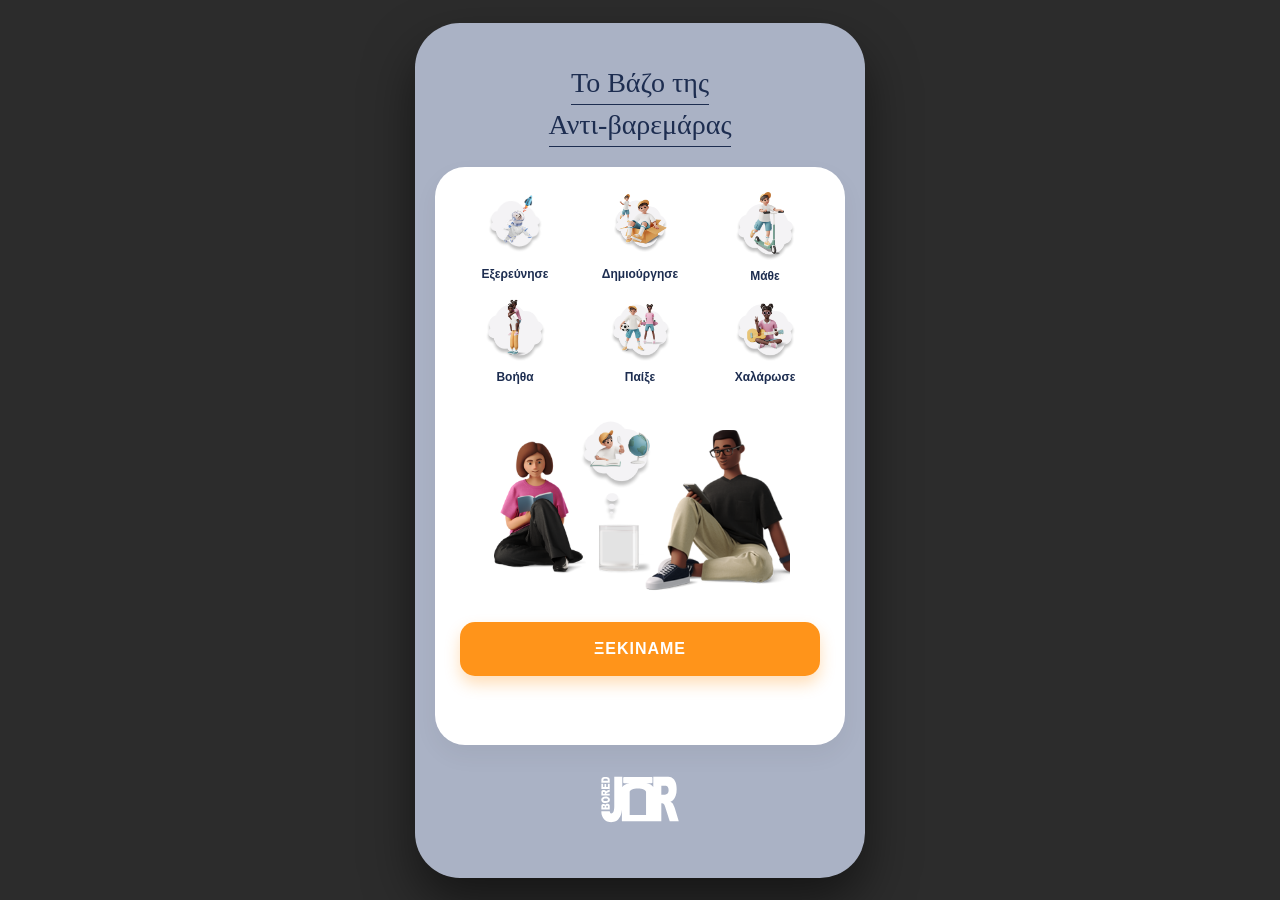
==== index.html @ 2c1f863d "Update index.html" ====
<!DOCTYPE html>
<html lang="el">
<head>
    <meta charset="UTF-8">
    <meta name="viewport" content="width=device-width, initial-scale=1.0">
    <title>Jar of Boredom - Αρχική</title>
    <link rel="stylesheet" href="style.css">
</head>
<body>
    <div class="app-container">
        <header>
            <h1 class="main-title">
                <span>Το Βάζο της</span><br>
                <span>Αντι-βαρεμάρας</span>
            </h1>
        </header>

        <div class="main-card">
            <div class="categories-grid">
                <div class="cat"><img src="assets/images/explore-icon.png" alt="Explore"><p>Εξερεύνησε</p></div>
                <div class="cat"><img src="assets/images/create-icon.png" alt="Create"><p>Δημιούργησε</p></div>
                <div class="cat"><img src="assets/images/learn-icon.png" alt="Learn"><p>Μάθε</p></div>
                <div class="cat"><img src="assets/images/help-icon.png" alt="Help"><p>Βοήθα</p></div>
                <div class="cat"><img src="assets/images/play-icon.png" alt="Play"><p>Παίξε</p></div>
                <div class="cat"><img src="assets/images/relax-icon.png" alt="Relax"><p>Χαλάρωσε</p></div>
            </div>

            <div style="margin-top: 10px; width: 100%; text-align: center; margin-bottom: 25px;">
                <img src="assets/images/main_characters.png" style="width: 90%; max-width: 300px; display: inline-block;" alt="Characters">
            </div>

            <button class="start-btn btn-orange" onclick="window.location.href='add-idea.html'">ΞΕΚΙΝΑΜΕ</button>
        </div>

        <footer>
            <img src="assets/images/logo-bored-jar.svg" style="width: 80px;" alt="Bored Jar Logo">
        </footer>
    </div>
    <script src="script.js"></script>
</body>
</html>
---- style.css ----
/* --- 1. DESIGN SYSTEM & ΜΕΤΑΒΛΗΤΕΣ --- */
:root {
    --bg-main: #AAB2C5;
    --white-card: #FFFFFF;
    --dark-text: #1D2D50;
    --brand-orange: #FF941A;
    --btn-gray: #E0E4EC;
    --success-green: #28a745;
    --danger-red: #ff4d4d;
}

* {
    box-sizing: border-box;
    margin: 0;
    padding: 0;
}

body {
    background-color: #2c2c2c;
    display: flex;
    justify-content: center;
    align-items: center;
    min-height: 100vh;
    font-family: 'Segoe UI', Tahoma, Geneva, Verdana, sans-serif;
}

/* --- 2. ΤΟ ΠΛΑΙΣΙΟ (RESPONSIVE) --- */
.app-container {
    background-color: var(--bg-main);
    width: 100%;
    max-width: 450px;
    height: 100vh;
    max-height: 900px;
    position: relative;
    display: flex;
    flex-direction: column;
    padding: 0 20px 20px 20px;
    box-shadow: 0 25px 50px rgba(0,0,0,0.5);
    overflow: hidden;
}

@media (min-width: 451px) {
    .app-container {
        border-radius: 45px;
        height: 95vh;
    }
}

/* --- 3. ΤΥΠΟΓΡΑΦΙΑ & HEADER --- */
header {
    text-align: center;
    margin-top: 40px;
    margin-bottom: 20px;
}

.main-title {
    color: var(--dark-text);
    font-size: 28px;
    font-family: 'Georgia', serif;
    font-weight: normal;
    line-height: 1.4;
}

.main-title span {
    display: inline-block;
    border-bottom: 1px solid var(--dark-text);
    padding-bottom: 2px;
}

/* --- 4. ΒΑΣΙΚΗ ΚΑΡΤΑ --- */
.main-card {
    background: var(--white-card);
    border-radius: 30px;
    flex-grow: 1;
    padding: 25px;
    display: flex;
    flex-direction: column;
    align-items: center;
    box-shadow: 0 10px 25px rgba(0,0,0,0.05);
    overflow-y: auto;
}

/* --- 5. GRID ΚΑΤΗΓΟΡΙΩΝ (INDEX) --- */
.categories-grid {
    display: grid;
    grid-template-columns: repeat(3, 1fr);
    gap: 15px;
    width: 100%;
    margin-bottom: 20px;
}

.cat {
    display: flex;
    flex-direction: column; 
    align-items: center;    
    justify-content: center;
    text-align: center;
}

.cat img {
    width: 65px; 
    height: auto;
    margin-bottom: 8px;
    transition: transform 0.2s; 
}

.cat p {
    font-size: 12px;
    color: var(--dark-text);
    font-weight: 600;
}

.cat:hover img { transform: scale(1.1); }

/* --- 6. ΚΟΥΜΠΙΑ --- */
.start-btn {
    background-color: var(--btn-gray);
    color: var(--dark-text);
    border: none;
    width: 100%;
    padding: 18px;
    font-size: 16px;
    font-weight: 700;
    border-radius: 15px;
    cursor: pointer;
    transition: all 0.3s ease;
    text-transform: uppercase;
    letter-spacing: 1px;
    margin-bottom: 10px;
}

.btn-orange {
    background-color: var(--brand-orange) !important;
    color: var(--white-card) !important;
    box-shadow: 0 8px 15px rgba(255, 148, 26, 0.3);
}

.start-btn:hover {
    transform: translateY(-2px);
    filter: brightness(0.95);
}

/* --- 7. ΠΛΟΗΓΗΣΗ (TOP NAV) --- */
.top-nav {
    width: 100%;
    padding: 20px 10px;
    display: flex;
    justify-content: space-between;
}

.top-nav a {
    text-decoration: none;
    color: var(--dark-text);
    font-weight: bold;
    font-size: 16px;
}

/* --- 8. ΦΟΡΜΑ & ΛΙΣΤΑ ΙΔΕΩΝ --- */
.idea-input {
    width: 100%;
    padding: 16px;
    border: 2px solid #E0E4EC;
    border-radius: 15px;
    margin-bottom: 20px;
    font-size: 16px;
    outline: none;
}

.idea-list-container {
    width: 100%;
    flex-grow: 1;
    overflow-y: auto;
    margin-bottom: 15px;
}

.idea-item {
    display: flex;
    align-items: center;
    background: #f8f9fa;
    margin-bottom: 10px;
    padding: 12px 15px;
    border-radius: 15px;
    border: 1px solid #E0E4EC;
}

.idea-item input[type="checkbox"] {
    width: 20px;
    height: 20px;
    margin-right: 15px;
    accent-color: var(--success-green);
}

.idea-text {
    font-size: 16px;
    color: var(--dark-text);
    flex-grow: 1;
}

.delete-btn {
    color: var(--danger-red);
    font-weight: bold;
    cursor: pointer;
    font-size: 22px;
}

/* --- 9. ΚΛΗΡΩΣΗ (ΧΩΡΙΣ ΚΑΠΑΚΙ - ΔΙΟΡΘΩΜΕΝΟ) --- */
.draw-area {
    position: relative;
    width: 100%;
    height: 280px; /* Μειώθηκε ελαφρώς καθώς δεν έχουμε καπάκι */
    display: flex;
    justify-content: center;
    align-items: flex-end;
    margin-bottom: 30px;
    margin-top: 60px; /* Επαρκής χώρος πάνω για το συννεφάκι */
}

.jar-wrapper { position: relative; width: 180px; }

/* Το #jarLid αφαιρέθηκε από το CSS */

#jarBody {
    width: 100%;
    display: block;
    position: relative;
    z-index: 1;
}

#cloudContainer {
    position: absolute;
    /* Κατεβάζουμε το σύννεφο (-60px αντί για -100px) καθώς δεν υπάρχει καπάκι */
    top: -65px; 
    width: 100%;
    display: none; 
    justify-content: center;
    align-items: center;
    z-index: 3;
}

#cloudImg {
    width: 100%;
    max-width: 280px;
    position: absolute;
}

#selectedIdea {
    position: relative;
    z-index: 4;
    padding: 20px;
    font-weight: bold;
    color: var(--dark-text);
    font-size: 18px;
    text-align: center;
    max-width: 70%;
}

@keyframes shake {
    0% { transform: translate(1px, 1px) rotate(0deg); }
    20% { transform: translate(-3px, 0px) rotate(-1deg); }
    40% { transform: translate(3px, 2px) rotate(1deg); }
    100% { transform: translate(1px, -2px) rotate(0deg); }
}

@keyframes cloudShow {
    0% { transform: scale(0); opacity: 0; }
    100% { transform: scale(1); opacity: 1; }
}

.shaking { animation: shake 0.5s infinite; }
/* .lid-off αφαιρέθηκε */
.cloud-active { animation: cloudShow 0.5s forwards; display: flex !important; }

footer {
    text-align: center;
    padding: 15px;
    margin-top: auto;
}
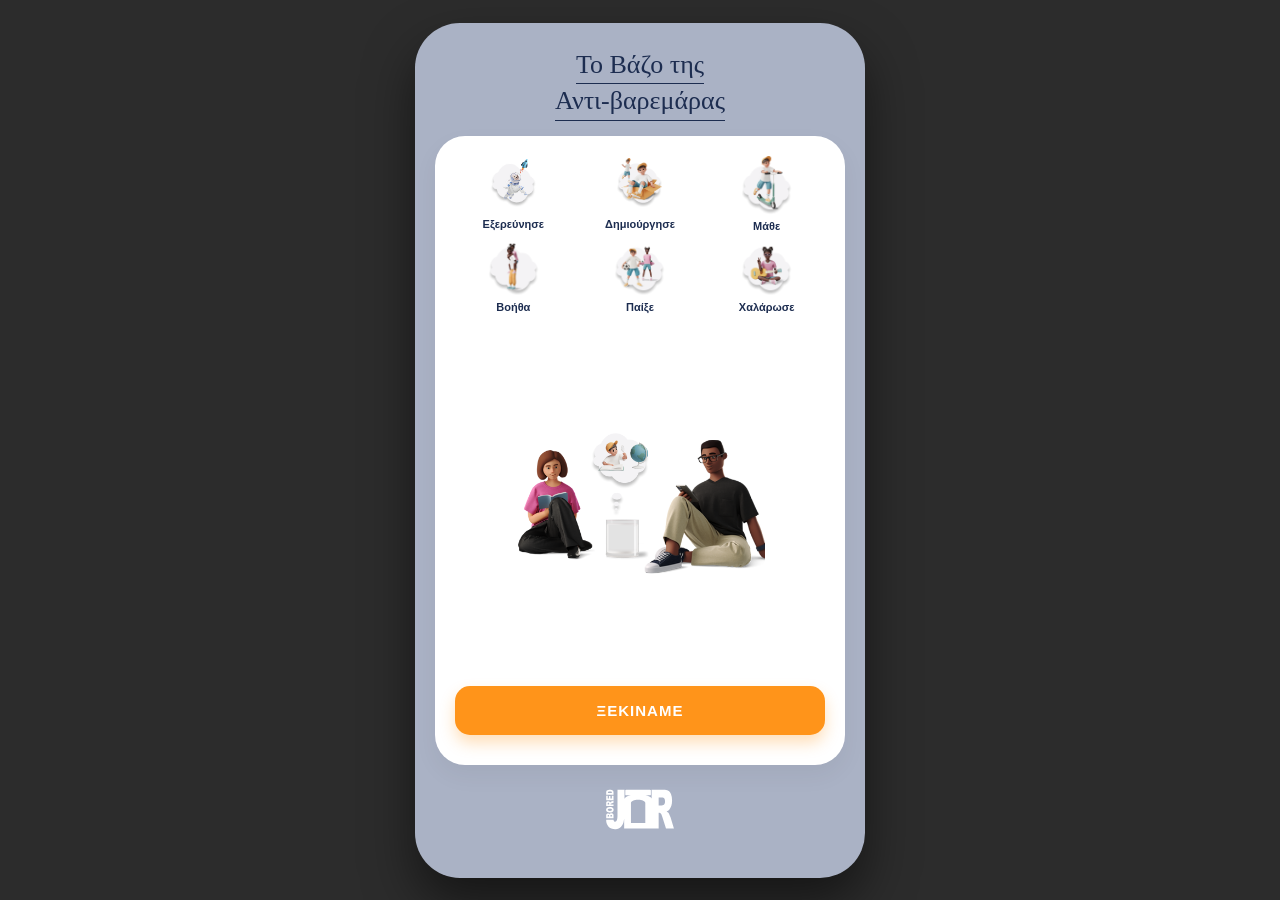
==== commit cb63de21: "Update index.html" ====
--- a/index.html
+++ b/index.html
@@ -5,7 +5,7 @@
 <head>
     <meta charset="UTF-8">
     <meta name="viewport" content="width=device-width, initial-scale=1.0">
-    <title>Jar of Boredom - Αρχική</title>
+    <title>The jar of Boredom - Αρχική</title>
     <link rel="stylesheet" href="style.css">
 </head>
 <body>
@@ -27,17 +27,18 @@
                 <div class="cat"><img src="assets/images/relax-icon.png" alt="Relax"><p>Χαλάρωσε</p></div>
             </div>
 
-            <div style="margin-top: 10px; width: 100%; text-align: center; margin-bottom: 25px;">
-                <img src="assets/images/main_characters.png" style="width: 90%; max-width: 300px; display: inline-block;" alt="Characters">
+            <div style="margin-top: 5px; width: 100%; text-align: center; margin-bottom: 15px; flex-grow: 1; display: flex; align-items: center; justify-content: center;">
+                <img src="assets/images/main_characters.png" style="max-width: 250px; width: 85%; max-height: 25vh; object-fit: contain;" alt="Characters">
             </div>
 
             <button class="start-btn btn-orange" onclick="window.location.href='add-idea.html'">ΞΕΚΙΝΑΜΕ</button>
         </div>
 
         <footer>
-            <img src="assets/images/logo-bored-jar.svg" style="width: 80px;" alt="Bored Jar Logo">
+            <img src="assets/images/logo-bored-jar.svg" style="width: 70px;" alt="Bored Jar Logo">
         </footer>
     </div>
     <script src="script.js"></script>
 </body>
 </html>
+
--- a/style.css
+++ b/style.css
@@ -36,7 +36,7 @@
     position: relative;
     display: flex;
     flex-direction: column;
-    padding: 0 20px 20px 20px;
+    padding: 0 15px 15px 15px; /* Μικρότερα padding για να κερδίσουμε χώρο */
     box-shadow: 0 25px 50px rgba(0,0,0,0.5);
     overflow: hidden;
 }
@@ -45,22 +45,23 @@
     .app-container {
         border-radius: 45px;
         height: 95vh;
+        padding: 0 20px 20px 20px;
     }
 }
 
 /* --- 3. ΤΥΠΟΓΡΑΦΙΑ & HEADER --- */
 header {
     text-align: center;
-    margin-top: 40px;
-    margin-bottom: 20px;
+    margin-top: 25px; /* Μειώθηκε για να μην θέλει scroll η αρχική */
+    margin-bottom: 15px;
 }
 
 .main-title {
     color: var(--dark-text);
-    font-size: 28px;
+    font-size: 26px; /* Ελαφρώς μικρότερο */
     font-family: 'Georgia', serif;
     font-weight: normal;
-    line-height: 1.4;
+    line-height: 1.3;
 }
 
 .main-title span {
@@ -74,21 +75,22 @@
     background: var(--white-card);
     border-radius: 30px;
     flex-grow: 1;
-    padding: 25px;
+    padding: 20px;
     display: flex;
     flex-direction: column;
     align-items: center;
     box-shadow: 0 10px 25px rgba(0,0,0,0.05);
     overflow-y: auto;
+    overflow-x: hidden;
 }
 
 /* --- 5. GRID ΚΑΤΗΓΟΡΙΩΝ (INDEX) --- */
 .categories-grid {
     display: grid;
     grid-template-columns: repeat(3, 1fr);
-    gap: 15px;
-    width: 100%;
-    margin-bottom: 20px;
+    gap: 10px; /* Μικρότερο κενό */
+    width: 100%;
+    margin-bottom: 15px;
 }
 
 .cat {
@@ -100,14 +102,14 @@
 }
 
 .cat img {
-    width: 65px; 
+    width: 55px; /* Ελαφρώς μικρότερες εικόνες */
     height: auto;
-    margin-bottom: 8px;
+    margin-bottom: 5px;
     transition: transform 0.2s; 
 }
 
 .cat p {
-    font-size: 12px;
+    font-size: 11px;
     color: var(--dark-text);
     font-weight: 600;
 }
@@ -120,8 +122,8 @@
     color: var(--dark-text);
     border: none;
     width: 100%;
-    padding: 18px;
-    font-size: 16px;
+    padding: 16px;
+    font-size: 15px;
     font-weight: 700;
     border-radius: 15px;
     cursor: pointer;
@@ -145,7 +147,7 @@
 /* --- 7. ΠΛΟΗΓΗΣΗ (TOP NAV) --- */
 .top-nav {
     width: 100%;
-    padding: 20px 10px;
+    padding: 15px 10px;
     display: flex;
     justify-content: space-between;
 }
@@ -173,6 +175,21 @@
     flex-grow: 1;
     overflow-y: auto;
     margin-bottom: 15px;
+    padding-right: 5px;
+    /* --- Scrollbar styling --- */
+    scrollbar-width: thin;
+    scrollbar-color: var(--btn-gray) transparent;
+}
+
+.idea-list-container::-webkit-scrollbar {
+    width: 8px;
+}
+.idea-list-container::-webkit-scrollbar-track {
+    background: transparent;
+}
+.idea-list-container::-webkit-scrollbar-thumb {
+    background-color: var(--btn-gray);
+    border-radius: 10px;
 }
 
 .idea-item {
@@ -185,41 +202,49 @@
     border: 1px solid #E0E4EC;
 }
 
+/* Σταθερό μέγεθος στα checkboxes & κουμπιά delete */
 .idea-item input[type="checkbox"] {
     width: 20px;
     height: 20px;
     margin-right: 15px;
     accent-color: var(--success-green);
+    flex-shrink: 0; /* Δεν μικραίνει */
 }
 
 .idea-text {
     font-size: 16px;
     color: var(--dark-text);
     flex-grow: 1;
+    word-break: break-word; /* Κόβει μεγάλες λέξεις αντί να πιέζει τα κουμπιά */
 }
 
 .delete-btn {
     color: var(--danger-red);
     font-weight: bold;
     cursor: pointer;
-    font-size: 22px;
-}
-
-/* --- 9. ΚΛΗΡΩΣΗ (ΧΩΡΙΣ ΚΑΠΑΚΙ - ΔΙΟΡΘΩΜΕΝΟ) --- */
+    font-size: 24px;
+    margin-left: 10px;
+    flex-shrink: 0; /* Δεν μικραίνει */
+}
+
+/* --- 9. ΚΛΗΡΩΣΗ & ΣΥΝΝΕΦΟ --- */
 .draw-area {
     position: relative;
     width: 100%;
-    height: 280px; /* Μειώθηκε ελαφρώς καθώς δεν έχουμε καπάκι */
-    display: flex;
-    justify-content: center;
-    align-items: flex-end;
-    margin-bottom: 30px;
-    margin-top: 60px; /* Επαρκής χώρος πάνω για το συννεφάκι */
-}
-
-.jar-wrapper { position: relative; width: 180px; }
-
-/* Το #jarLid αφαιρέθηκε από το CSS */
+    height: 360px; /* Μεγάλωσε για να χωράει το μεγαλύτερο βάζο & σύννεφο */
+    display: flex;
+    flex-direction: column;
+    justify-content: flex-end;
+    align-items: center;
+    margin-top: 60px; /* Χώρος για το σύννεφο να ανέβει ψηλά */
+    margin-bottom: 20px;
+}
+
+/* Μεγαλύτερο βάζο */
+.jar-wrapper { 
+    position: relative; 
+    width: 230px; 
+}
 
 #jarBody {
     width: 100%;
@@ -228,32 +253,36 @@
     z-index: 1;
 }
 
+/* Δυναμικό Σύννεφο */
 #cloudContainer {
     position: absolute;
-    /* Κατεβάζουμε το σύννεφο (-60px αντί για -100px) καθώς δεν υπάρχει καπάκι */
-    top: -65px; 
-    width: 100%;
+    top: -100px; /* Το ανεβάζουμε πάνω από το βάζο */
     display: none; 
     justify-content: center;
     align-items: center;
     z-index: 3;
+    min-width: 200px;
+    max-width: 95%; /* Για να μη βγαίνει εκτός κάρτας */
 }
 
 #cloudImg {
-    width: 100%;
-    max-width: 280px;
     position: absolute;
+    top: 0;
+    left: 0;
+    width: 100%;
+    height: 100%;
+    z-index: -1; /* Το βάζουμε πίσω από το κείμενο */
 }
 
 #selectedIdea {
     position: relative;
     z-index: 4;
-    padding: 20px;
+    padding: 40px 30px; /* Το padding δημιουργεί τον όγκο του σύννεφου */
     font-weight: bold;
     color: var(--dark-text);
     font-size: 18px;
     text-align: center;
-    max-width: 70%;
+    max-width: 100%;
 }
 
 @keyframes shake {
@@ -269,11 +298,11 @@
 }
 
 .shaking { animation: shake 0.5s infinite; }
-/* .lid-off αφαιρέθηκε */
 .cloud-active { animation: cloudShow 0.5s forwards; display: flex !important; }
 
 footer {
     text-align: center;
-    padding: 15px;
+    padding: 10px;
     margin-top: auto;
 }
+
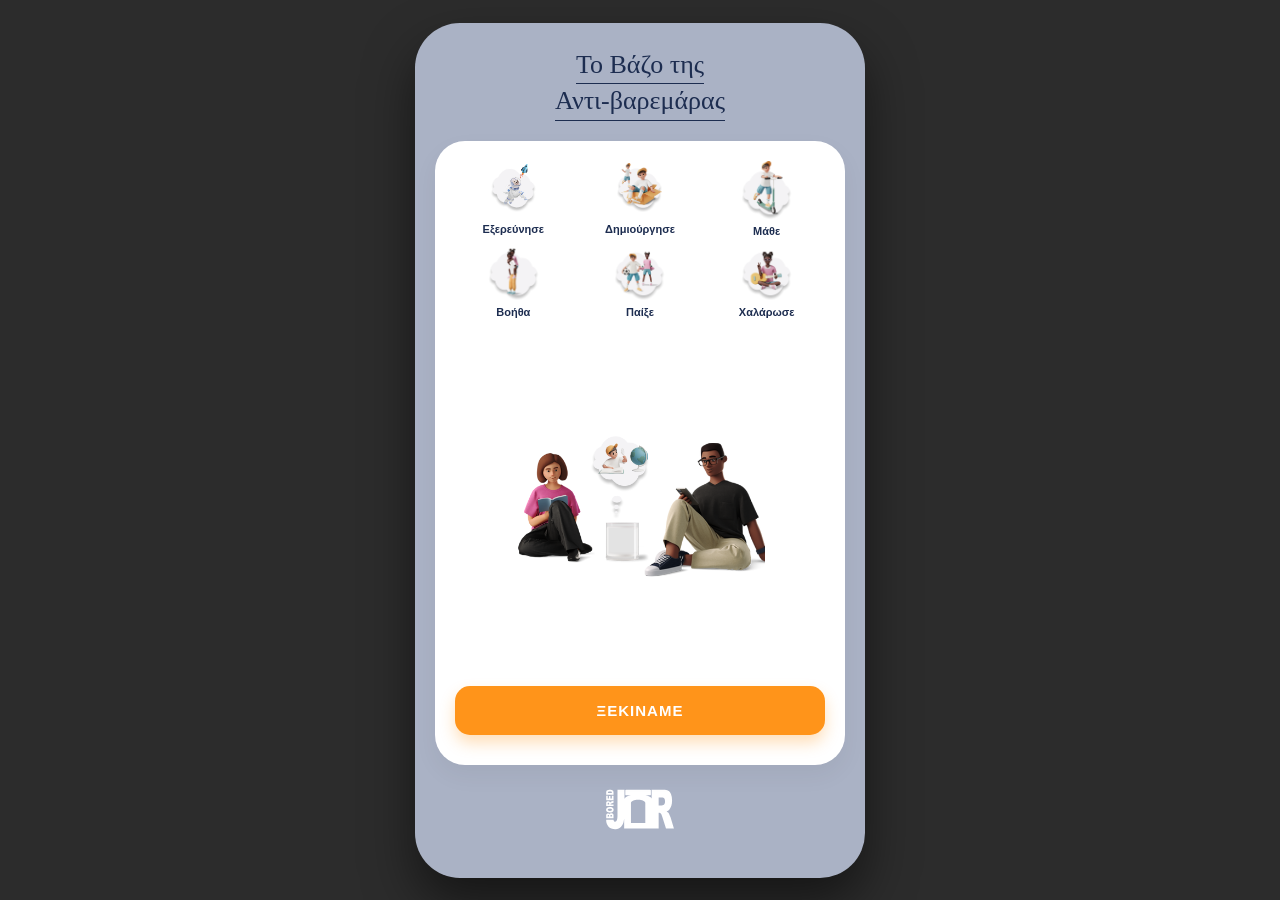
==== commit 7f4d81c9: "Update index.html" ====
--- a/index.html
+++ b/index.html
@@ -42,3 +42,6 @@
 </body>
 </html>
 
+
+
+
--- a/style.css
+++ b/style.css
@@ -1,5 +1,3 @@
-
-
 /* --- 1. DESIGN SYSTEM & ΜΕΤΑΒΛΗΤΕΣ --- */
 :root {
     --bg-main: #AAB2C5;
@@ -36,7 +34,7 @@
     position: relative;
     display: flex;
     flex-direction: column;
-    padding: 0 15px 15px 15px; /* Μικρότερα padding για να κερδίσουμε χώρο */
+    padding: 0 15px 15px 15px;
     box-shadow: 0 25px 50px rgba(0,0,0,0.5);
     overflow: hidden;
 }
@@ -52,13 +50,13 @@
 /* --- 3. ΤΥΠΟΓΡΑΦΙΑ & HEADER --- */
 header {
     text-align: center;
-    margin-top: 25px; /* Μειώθηκε για να μην θέλει scroll η αρχική */
-    margin-bottom: 15px;
+    margin-top: 25px;
+    margin-bottom: 20px;
 }
 
 .main-title {
     color: var(--dark-text);
-    font-size: 26px; /* Ελαφρώς μικρότερο */
+    font-size: 26px;
     font-family: 'Georgia', serif;
     font-weight: normal;
     line-height: 1.3;
@@ -70,7 +68,7 @@
     padding-bottom: 2px;
 }
 
-/* --- 4. ΒΑΣΙΚΗ ΚΑΡΤΑ --- */
+/* --- 4. ΒΑΣΙΚΗ ΚΑΡΤΑ - ΛΕΥΚΟ ΠΛΑΙΣΙΟ --- */
 .main-card {
     background: var(--white-card);
     border-radius: 30px;
@@ -80,15 +78,15 @@
     flex-direction: column;
     align-items: center;
     box-shadow: 0 10px 25px rgba(0,0,0,0.05);
-    overflow-y: auto;
-    overflow-x: hidden;
+    overflow: hidden; /* ΔΙΟΡΘΩΣΗ 1: Εξαφανίζει τη μπάρα από την κάρτα (add-idea.html) */
+    position: relative;
 }
 
 /* --- 5. GRID ΚΑΤΗΓΟΡΙΩΝ (INDEX) --- */
 .categories-grid {
     display: grid;
     grid-template-columns: repeat(3, 1fr);
-    gap: 10px; /* Μικρότερο κενό */
+    gap: 10px;
     width: 100%;
     margin-bottom: 15px;
 }
@@ -102,7 +100,7 @@
 }
 
 .cat img {
-    width: 55px; /* Ελαφρώς μικρότερες εικόνες */
+    width: 55px;
     height: auto;
     margin-bottom: 5px;
     transition: transform 0.2s; 
@@ -173,10 +171,9 @@
 .idea-list-container {
     width: 100%;
     flex-grow: 1;
-    overflow-y: auto;
+    overflow-y: auto; /* ΔΙΟΡΘΩΣΗ 1: Η μπάρα παραμένει ΜΟΝΟ εδώ */
     margin-bottom: 15px;
     padding-right: 5px;
-    /* --- Scrollbar styling --- */
     scrollbar-width: thin;
     scrollbar-color: var(--btn-gray) transparent;
 }
@@ -202,20 +199,19 @@
     border: 1px solid #E0E4EC;
 }
 
-/* Σταθερό μέγεθος στα checkboxes & κουμπιά delete */
 .idea-item input[type="checkbox"] {
     width: 20px;
     height: 20px;
     margin-right: 15px;
     accent-color: var(--success-green);
-    flex-shrink: 0; /* Δεν μικραίνει */
+    flex-shrink: 0;
 }
 
 .idea-text {
     font-size: 16px;
     color: var(--dark-text);
     flex-grow: 1;
-    word-break: break-word; /* Κόβει μεγάλες λέξεις αντί να πιέζει τα κουμπιά */
+    word-break: break-word;
 }
 
 .delete-btn {
@@ -224,23 +220,22 @@
     cursor: pointer;
     font-size: 24px;
     margin-left: 10px;
-    flex-shrink: 0; /* Δεν μικραίνει */
+    flex-shrink: 0;
 }
 
 /* --- 9. ΚΛΗΡΩΣΗ & ΣΥΝΝΕΦΟ --- */
 .draw-area {
     position: relative;
     width: 100%;
-    height: 360px; /* Μεγάλωσε για να χωράει το μεγαλύτερο βάζο & σύννεφο */
+    height: 360px;
     display: flex;
     flex-direction: column;
     justify-content: flex-end;
     align-items: center;
-    margin-top: 60px; /* Χώρος για το σύννεφο να ανέβει ψηλά */
+    margin-top: 60px;
     margin-bottom: 20px;
 }
 
-/* Μεγαλύτερο βάζο */
 .jar-wrapper { 
     position: relative; 
     width: 230px; 
@@ -253,16 +248,16 @@
     z-index: 1;
 }
 
-/* Δυναμικό Σύννεφο */
+/* ΔΙΟΡΘΩΣΗ 3: Αναλογικό Σύννεφο SVG */
 #cloudContainer {
     position: absolute;
-    top: -100px; /* Το ανεβάζουμε πάνω από το βάζο */
+    top: -120px;
+    width: 90%; 
+    aspect-ratio: 1.4 / 1; /* Κλειδώνει την αναλογία του SVG */
     display: none; 
     justify-content: center;
     align-items: center;
     z-index: 3;
-    min-width: 200px;
-    max-width: 95%; /* Για να μη βγαίνει εκτός κάρτας */
 }
 
 #cloudImg {
@@ -271,18 +266,19 @@
     left: 0;
     width: 100%;
     height: 100%;
-    z-index: -1; /* Το βάζουμε πίσω από το κείμενο */
+    object-fit: contain; /* Το SVG γεμίζει το container αναλογικά */
+    z-index: -1;
 }
 
 #selectedIdea {
     position: relative;
     z-index: 4;
-    padding: 40px 30px; /* Το padding δημιουργεί τον όγκο του σύννεφου */
+    width: 70%; /* ΔΙΟΡΘΩΣΗ 3: Text Wrapping μέσα στο σύννεφο */
     font-weight: bold;
     color: var(--dark-text);
     font-size: 18px;
     text-align: center;
-    max-width: 100%;
+    word-wrap: break-word; /* Σπάει τις λέξεις για να μη βγαίνουν έξω */
 }
 
 @keyframes shake {
@@ -305,4 +301,3 @@
     padding: 10px;
     margin-top: auto;
 }
-
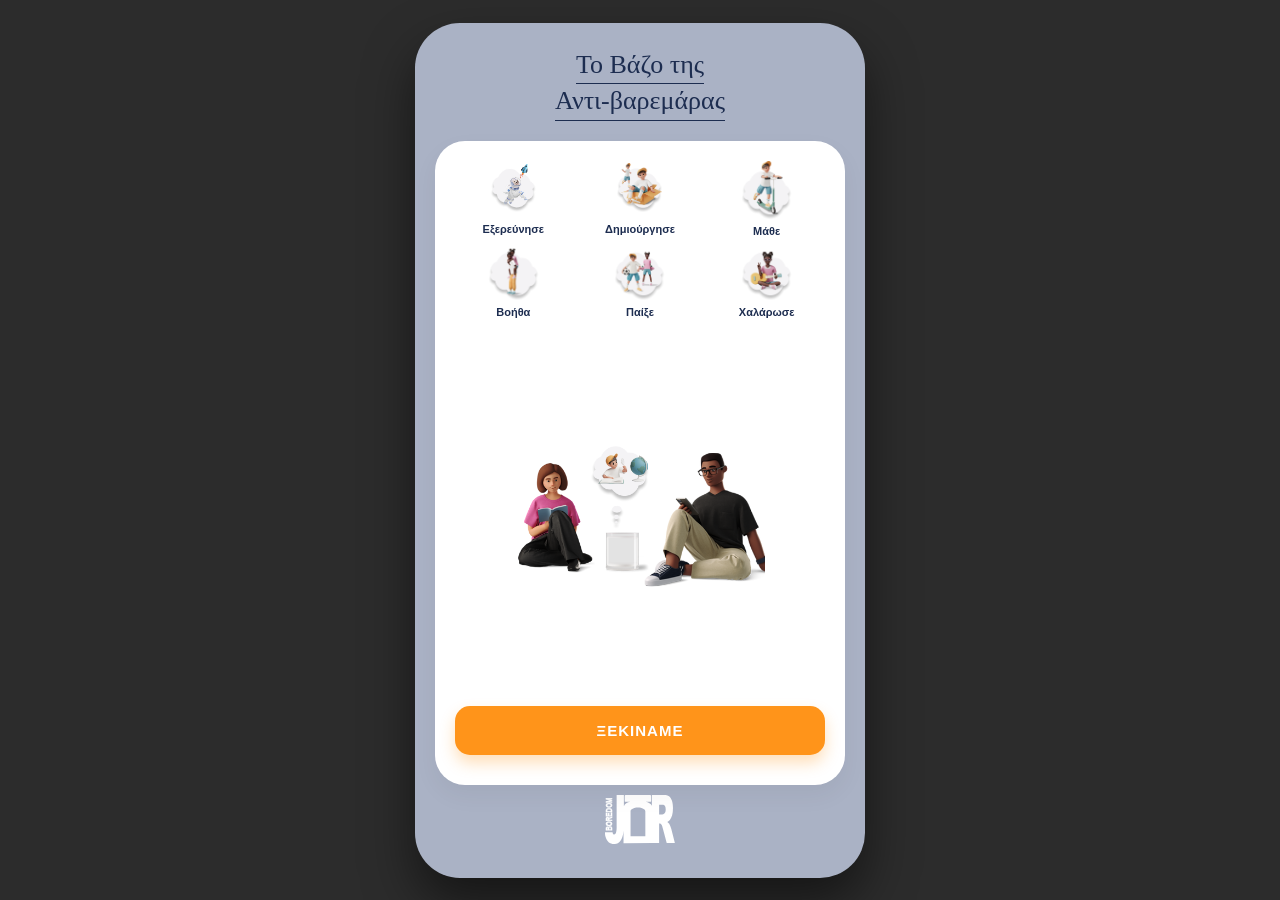
==== commit 45348cd0: "Update index.html" ====
--- a/index.html
+++ b/index.html
@@ -35,7 +35,7 @@
         </div>
 
         <footer>
-            <img src="assets/images/logo-bored-jar.svg" style="width: 70px;" alt="Bored Jar Logo">
+            <img src="assets/images/logo-boredom-jar.svg" style="width: 70px;" alt="Bored Jar Logo">
         </footer>
     </div>
     <script src="script.js"></script>
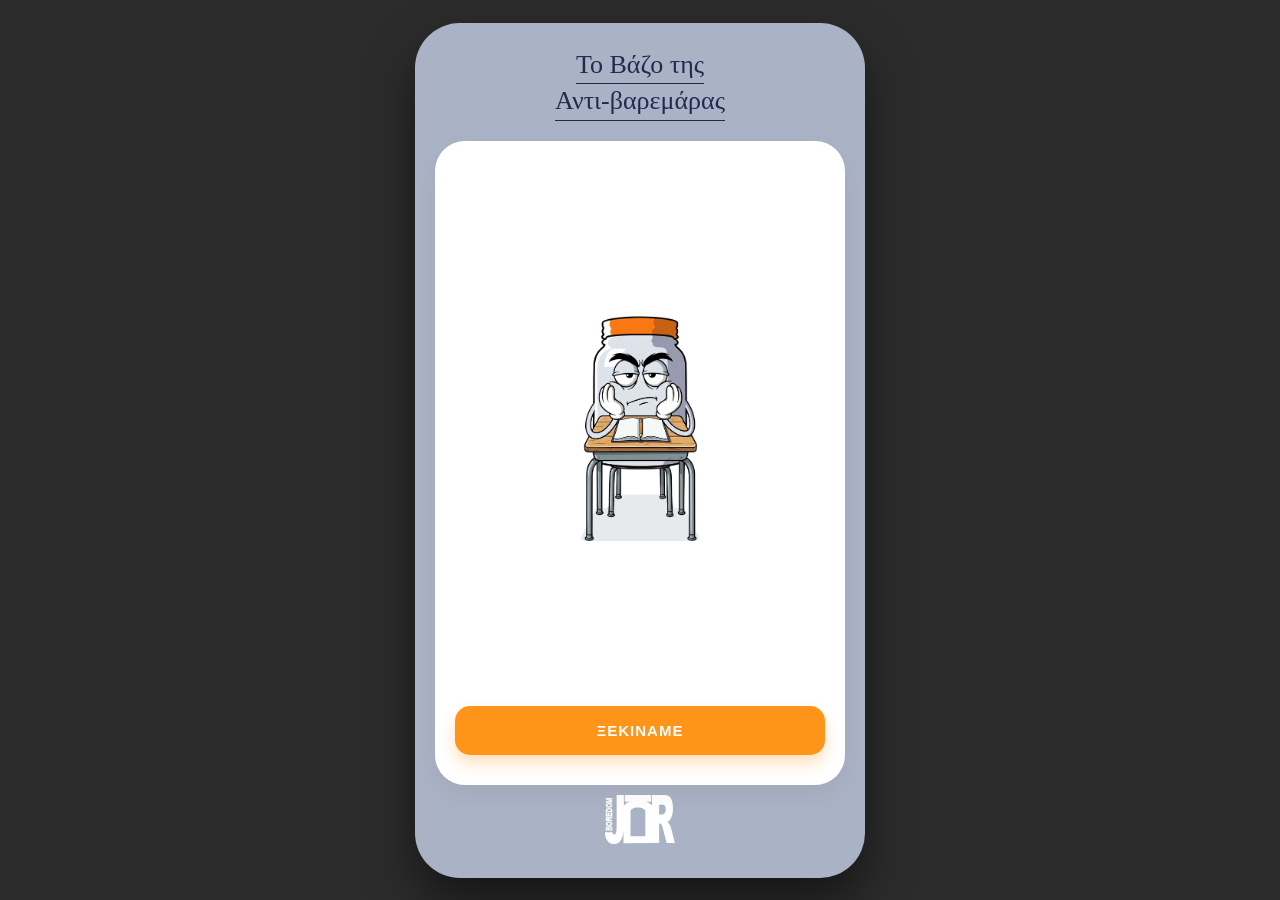
==== commit 1c45de63: "Update index.html" ====
--- a/index.html
+++ b/index.html
@@ -1,5 +1,3 @@
-
-
 <!DOCTYPE html>
 <html lang="el">
 <head>
@@ -18,14 +16,6 @@
         </header>
 
         <div class="main-card">
-            <div class="categories-grid">
-                <div class="cat"><img src="assets/images/explore-icon.png" alt="Explore"><p>Εξερεύνησε</p></div>
-                <div class="cat"><img src="assets/images/create-icon.png" alt="Create"><p>Δημιούργησε</p></div>
-                <div class="cat"><img src="assets/images/learn-icon.png" alt="Learn"><p>Μάθε</p></div>
-                <div class="cat"><img src="assets/images/help-icon.png" alt="Help"><p>Βοήθα</p></div>
-                <div class="cat"><img src="assets/images/play-icon.png" alt="Play"><p>Παίξε</p></div>
-                <div class="cat"><img src="assets/images/relax-icon.png" alt="Relax"><p>Χαλάρωσε</p></div>
-            </div>
 
             <div style="margin-top: 5px; width: 100%; text-align: center; margin-bottom: 15px; flex-grow: 1; display: flex; align-items: center; justify-content: center;">
                 <img src="assets/images/main_characters.png" style="max-width: 250px; width: 85%; max-height: 25vh; object-fit: contain;" alt="Characters">
@@ -41,7 +31,3 @@
     <script src="script.js"></script>
 </body>
 </html>
-
-
-
-
--- a/style.css
+++ b/style.css
@@ -1,3 +1,5 @@
+
+
 /* --- 1. DESIGN SYSTEM & ΜΕΤΑΒΛΗΤΕΣ --- */
 :root {
     --bg-main: #AAB2C5;
@@ -22,6 +24,7 @@
     align-items: center;
     min-height: 100vh;
     font-family: 'Segoe UI', Tahoma, Geneva, Verdana, sans-serif;
+    overflow: hidden; /* Απαγορεύει το scroll στην κύρια οθόνη */
 }
 
 /* --- 2. ΤΟ ΠΛΑΙΣΙΟ (RESPONSIVE) --- */
@@ -78,7 +81,7 @@
     flex-direction: column;
     align-items: center;
     box-shadow: 0 10px 25px rgba(0,0,0,0.05);
-    overflow: hidden; /* ΔΙΟΡΘΩΣΗ 1: Εξαφανίζει τη μπάρα από την κάρτα (add-idea.html) */
+    overflow: hidden;
     position: relative;
 }
 
@@ -114,7 +117,16 @@
 
 .cat:hover img { transform: scale(1.1); }
 
-/* --- 6. ΚΟΥΜΠΙΑ --- */
+/* --- 6. ΚΟΥΜΠΙΑ & ΣΤΑΘΕΡΟΣ ΧΩΡΟΣ ΕΛΕΓΧΟΥ --- */
+.controls-area {
+    width: 100%;
+    min-height: 140px; /* ΚΛΕΙΔΩΝΕΙ ΤΟΝ ΧΩΡΟ ΓΙΑ ΤΑ ΚΟΥΜΠΙΑ */
+    display: flex;
+    flex-direction: column;
+    justify-content: flex-start;
+    margin-top: auto; /* Σπρώχνει όλο το container στο κάτω μέρος της κάρτας */
+}
+
 .start-btn {
     background-color: var(--btn-gray);
     color: var(--dark-text);
@@ -171,7 +183,7 @@
 .idea-list-container {
     width: 100%;
     flex-grow: 1;
-    overflow-y: auto; /* ΔΙΟΡΘΩΣΗ 1: Η μπάρα παραμένει ΜΟΝΟ εδώ */
+    overflow-y: auto;
     margin-bottom: 15px;
     padding-right: 5px;
     scrollbar-width: thin;
@@ -223,41 +235,40 @@
     flex-shrink: 0;
 }
 
-/* --- 9. ΚΛΗΡΩΣΗ & ΣΥΝΝΕΦΟ --- */
+/* --- 9. ΚΛΗΡΩΣΗ & ΣΥΝΝΕΦΟ (ΚΛΕΙΔΩΜΕΝΟ) --- */
 .draw-area {
     position: relative;
     width: 100%;
-    height: 360px;
+    flex-grow: 1; 
     display: flex;
     flex-direction: column;
-    justify-content: flex-end;
-    align-items: center;
-    margin-top: 60px;
-    margin-bottom: 20px;
+    justify-content: flex-end; /* Ευθυγραμμίζει τα στοιχεία στο κάτω μέρος */
+    align-items: center;
+    padding-bottom: 25px; 
+    margin-top: 30px; 
 }
 
 .jar-wrapper { 
     position: relative; 
-    width: 230px; 
+    width: 160px; 
+    z-index: 1;
 }
 
 #jarBody {
     width: 100%;
     display: block;
-    position: relative;
-    z-index: 1;
-}
-
-/* ΔΙΟΡΘΩΣΗ 3: Αναλογικό Σύννεφο SVG */
+}
+
 #cloudContainer {
-    position: absolute;
-    top: -120px;
-    width: 90%; 
-    aspect-ratio: 1.4 / 1; /* Κλειδώνει την αναλογία του SVG */
+    position: relative; /* ΑΛΛΑΓΗ: Μπήκε στη φυσική ροή του flexbox. Όχι πια absolute. */
+    width: 85%; 
+    aspect-ratio: 1.4 / 1;
     display: none; 
     justify-content: center;
     align-items: center;
     z-index: 3;
+    margin-bottom: 0px; /* ΑΛΛΑΓΗ: 0px σημαίνει ότι ακουμπάει ακριβώς πάνω στο στοιχείο κάτω του (το βάζο) */
+    transform-origin: bottom center; /* ΑΛΛΑΓΗ: Το animation θα "ανθίζει" μέσα από το βάζο */
 }
 
 #cloudImg {
@@ -266,19 +277,20 @@
     left: 0;
     width: 100%;
     height: 100%;
-    object-fit: contain; /* Το SVG γεμίζει το container αναλογικά */
+    object-fit: contain;
     z-index: -1;
 }
 
 #selectedIdea {
     position: relative;
     z-index: 4;
-    width: 70%; /* ΔΙΟΡΘΩΣΗ 3: Text Wrapping μέσα στο σύννεφο */
+    width: 75%; 
     font-weight: bold;
     color: var(--dark-text);
-    font-size: 18px;
+    font-size: 15px;
     text-align: center;
-    word-wrap: break-word; /* Σπάει τις λέξεις για να μη βγαίνουν έξω */
+    word-wrap: break-word;
+    padding-top: 5px; 
 }
 
 @keyframes shake {
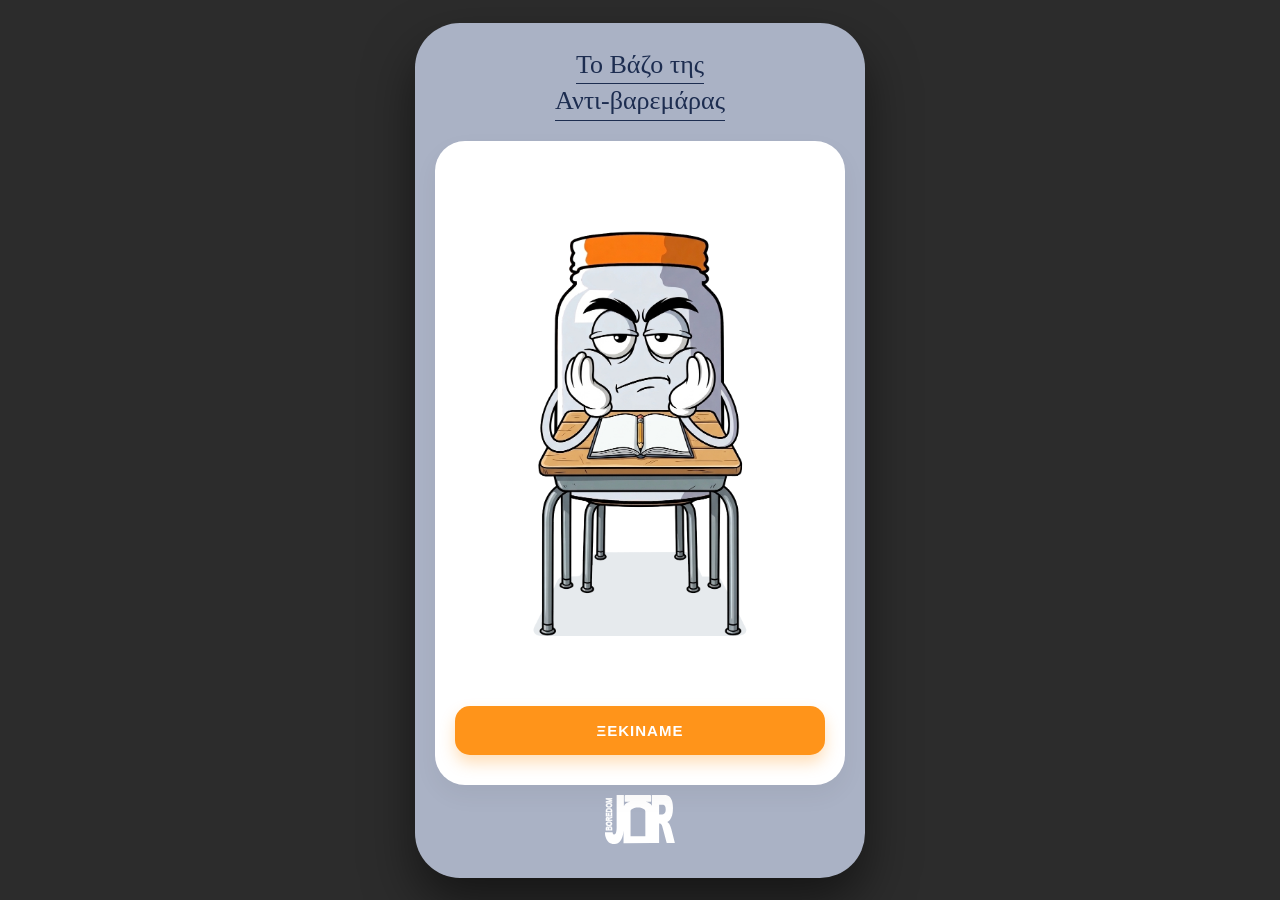
==== commit 031970f3: "Update index.html" ====
--- a/index.html
+++ b/index.html
@@ -17,8 +17,8 @@
 
         <div class="main-card">
 
-            <div style="margin-top: 5px; width: 100%; text-align: center; margin-bottom: 15px; flex-grow: 1; display: flex; align-items: center; justify-content: center;">
-                <img src="assets/images/main_characters.png" style="max-width: 250px; width: 85%; max-height: 25vh; object-fit: contain;" alt="Characters">
+            <div class="main-char-container">
+                <img src="assets/images/main_characters.png" alt="Characters" class="hero-img">
             </div>
 
             <button class="start-btn btn-orange" onclick="window.location.href='add-idea.html'">ΞΕΚΙΝΑΜΕ</button>
--- a/style.css
+++ b/style.css
@@ -86,7 +86,7 @@
 }
 
 /* --- 5. GRID ΚΑΤΗΓΟΡΙΩΝ (INDEX) --- */
-.categories-grid {
+/* ---.categories-grid {
     display: grid;
     grid-template-columns: repeat(3, 1fr);
     gap: 10px;
@@ -115,7 +115,7 @@
     font-weight: 600;
 }
 
-.cat:hover img { transform: scale(1.1); }
+.cat:hover img { transform: scale(1.1); }--- */
 
 /* --- 6. ΚΟΥΜΠΙΑ & ΣΤΑΘΕΡΟΣ ΧΩΡΟΣ ΕΛΕΓΧΟΥ --- */
 .controls-area {
@@ -313,3 +313,20 @@
     padding: 10px;
     margin-top: auto;
 }
+/* Νέο container για τον χαρακτήρα που γεμίζει το κενό */
+.main-char-container {
+    flex-grow: 1;          /* Λέει στο div να επεκταθεί σε όλο τον διαθέσιμο χώρο */
+    display: flex;
+    align-items: center;   /* Κεντράρει την εικόνα κάθετα */
+    justify-content: center;
+    width: 100%;
+    padding: 20px 0;       /* Λίγη απόσταση από τον τίτλο και το κουμπί */
+}
+
+.main-char-container img {
+    width: 100%;           /* Η εικόνα θα πιάνει όλο το πλάτος */
+    max-width: 980px;      /* Ρύθμισε αυτό το νούμερο αν την θέλεις ακόμα πιο μεγάλη */
+    height: auto;
+    max-height: 45vh;      /* Περιορισμός ύψους για να μην "πετάει" έξω το κουμπί σε μικρά κινητά */
+    object-fit: contain;
+}
